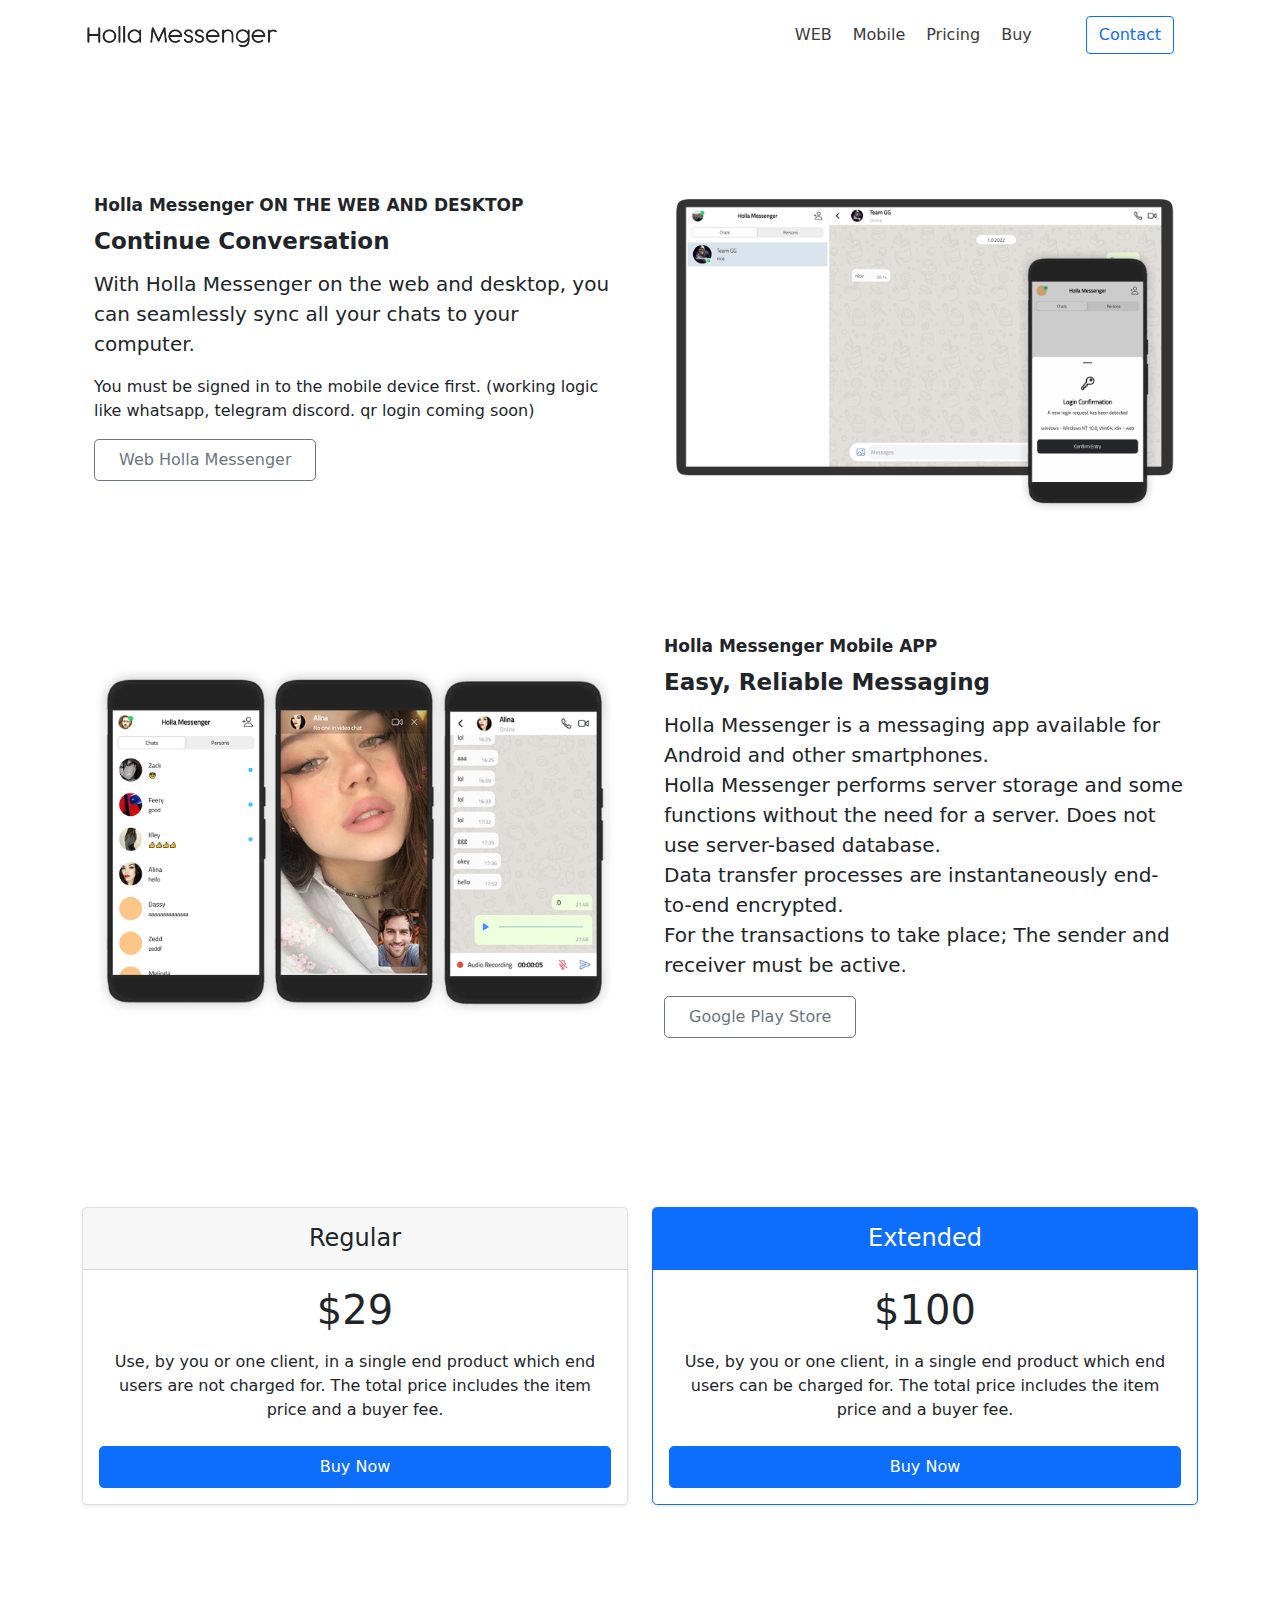
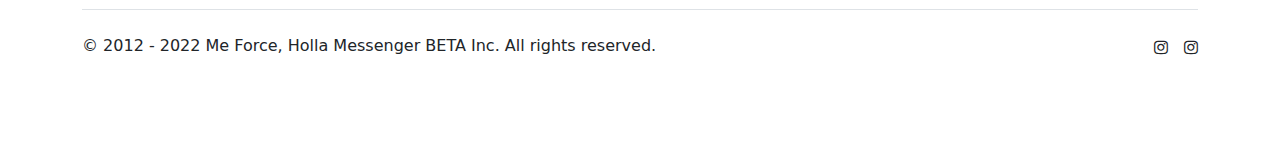
==== docs/home.html @ 7a0fb448 "new home update" ====
<!doctype html>
<html lang="en">
<head>
<meta charset="utf-8">
<meta name="viewport" content="width=device-width, initial-scale=1">
<meta name="description" content="Holla Messenger performs server storage and some functions without the need for a server. Does not use server-based database.">
<meta name="author" content="Me Force">
<title>Holla Messenger · Me Force</title>
<link rel="icon" type="image/x-icon" href="assets/images/logo-80.png">

<!-- Bootstrap core CSS -->
<link href="assets/dist/css/bootstrap.min.css" rel="stylesheet">

<!-- Custom styles for this template -->
<link href="assets/dist/css/home/home.css" rel="stylesheet">
<link href="assets/dist/css/home/carousel.css" rel="stylesheet">
<link href="assets/dist/css/home/features.css" rel="stylesheet">

<!-- Fontawesome.com/v4.7 -->
<link rel="stylesheet" href="assets/dist/font/font-awesome-4.7.0/css/font-awesome.min.css">
</head>
<body>

<!-- Header -->
<header>
<nav class="navbar navbar-expand-md navbar-white fixed-top bg-color">
<div class="container">
<a class="navbar-brand" href="home.html"><img class="logo" src="assets/images/logo.png"></a>
<button class="navbar-toggler  m-btn-primary" type="button" data-bs-toggle="collapse" data-bs-target="#navbarCollapse" aria-controls="navbarCollapse" aria-expanded="false" aria-label="Toggle navigation">
<i class="fa fa-bars" aria-hidden="true"></i>
</button>

<div class="collapse navbar-collapse" id="navbarCollapse">
<ul class="navbar-nav me-auto-new mb-2 mb-md-0">
<li class="nav-item">
<a class="nav-link" href="#web">WEB</a>
</li>
<li class="nav-item">
<a class="nav-link" href="#Mobile">Mobile</a>
</li>
<li class="nav-item">
<a class="nav-link" href="#Pricing">Pricing</a>
</li>
<li class="nav-item">
<a class="nav-link" target="_blank" href="https://codecanyon.net/item/holla-messenger-ionic-6-pwa-mobile-app/35450015">Buy</a>
</li>
</ul>
<form class="d-flex">
<a class="nav-link" target="_blank" href="https://www.instagram.com/mertcetin.real/">
<button type="button" class="btn btn-outline-primary me-2">Contact</button>
</a>
</form>
</div>
</div>
</nav>
</header>
<!-- /Header -->

<!-- Main -->
<main>
    
<hr class="featurette-divider">

<div class="container col-xxl-12 px-4 py-2" id="web">
<div class="row flex-lg-row-reverse align-items-center g-5 py-5">
<div class="col-10 col-sm-8 col-lg-6">
<img src="assets/images/login.png" class="d-block mx-lg-auto img-fluid" alt="Bootstrap Themes" width="700" height="500" loading="lazy">
</div>
<div class="col-lg-6">
<h6 style="font-size: 17px;" class="display-5 fw-bold lh-1 mb-3">Holla Messenger ON THE WEB AND DESKTOP</h6>
<h3 style="font-size: 23px;" class="display-5 fw-bold lh-1 mb-3">Continue Conversation</h3>
<p class="lead">With Holla Messenger on the web and desktop, you can seamlessly sync all your chats to your computer.</p>
<p>You must be signed in to the mobile device first. (working logic like whatsapp, telegram discord. qr login coming soon)</p>
<div class="d-grid gap-2 d-md-flex justify-content-md-start">
<a target="_blank" href="https://meforce.github.io/holla-messenger/">
<button type="button" class="btn btn-outline-secondary btn-lg px-4">Web Holla Messenger</button>
</a>
</div>
</div>
</div>
</div>


<div class="container col-xxl-12 px-4 py-2" id="Mobile">
<div class="row flex-lg-row-reverse align-items-center g-5 py-5">

<div class="col-lg-6">
<h6 style="font-size: 17px;" class="display-5 fw-bold lh-1 mb-3">Holla Messenger Mobile APP</h6>
<h3 style="font-size: 23px;" class="display-5 fw-bold lh-1 mb-3">Easy, Reliable Messaging</h3>
<p class="lead">
Holla Messenger is a messaging app available for Android and other smartphones.
<br>
Holla Messenger performs server storage and some functions without the need for a server. Does not use server-based database.
<br>
Data transfer processes are instantaneously end-to-end encrypted.
<br>
For the transactions to take place; The sender and receiver must be active.
</p>
<div class="d-grid gap-2 d-md-flex justify-content-md-start">
<a target="_blank" href="https://play.google.com/store/apps/details?id=com.hollamessenger.app">
<button type="button" class="btn btn-outline-secondary btn-lg px-4">Google Play Store</button>
</a>
</div>
</div>

<div class="col-10 col-sm-8 col-lg-6">
<img src="assets/images/mobile.png" class="d-block mx-lg-auto img-fluid" alt="Bootstrap Themes" width="700" height="500" loading="lazy">
</div>
</div>
</div>

    
<hr class="featurette-divider">

<div class="container py-3" id="Pricing">
<div class="row row-cols-1 row-cols-md-2 mb-3 text-center">

<div class="col">
<div class="card mb-4 rounded-3 shadow-sm">
<div class="card-header py-3">
<h4 class="my-0 fw-normal">Regular</h4>
</div>
<div class="card-body">
<h1 class="card-title pricing-card-title">$29</h1>
<ul class="list-unstyled mt-3 mb-4">
<li>Use, by you or one client, in a single end product which end users are not charged for. The total price includes the item price and a buyer fee.</li>
</ul>
<a target="_blank" href="https://codecanyon.net/item/holla-messenger-ionic-6-pwa-mobile-app/35450015">
<button type="button" class="w-100 btn btn-lg btn-primary">Buy Now</button>
</a>
</div>
</div>
</div>

<div class="col">
<div class="card mb-4 rounded-3 shadow-sm border-primary">
<div class="card-header py-3 text-white bg-primary border-primary">
<h4 class="my-0 fw-normal">Extended</h4>
</div>
<div class="card-body">
<h1 class="card-title pricing-card-title">$100</h1>
<ul class="list-unstyled mt-3 mb-4">
<li>Use, by you or one client, in a single end product which end users can be charged for. The total price includes the item price and a buyer fee.</li>
</ul>
<a target="_blank" href="https://codecanyon.net/item/holla-messenger-ionic-6-pwa-mobile-app/35450015"> 
<button type="button" class="w-100 btn btn-lg btn-primary">Buy Now</button>
</a>
</div>
</div>
</div>
</div>

</div>


</main>
<!-- /Main -->

<!-- FOOTER -->
<div class="container">
<footer class="py-4">
<div class="d-flex justify-content-between py-4 my-4 border-top">
<p>&copy; 2012 - 2022 Me Force, Holla Messenger BETA Inc. All rights reserved.</p>
<ul class="list-unstyled d-flex">
<li class="ms-3"><a target="_blank" class="link-dark" href="https://www.instagram.com/mertcetin.real"><i class="fa fa-instagram bi" aria-hidden="true"></i></a></li>
<li class="ms-3"><a target="_blank" class="link-dark" href="https://www.instagram.com/hollamessenger/"><i class="fa fa-instagram bi" aria-hidden="true"></i></a></li>
</ul>
</div>
</footer>
</div>

<script src="assets/dist/js/bootstrap.bundle.min.js"></script>

</body>
</html>
---- docs/assets/dist/css/home/home.css ----
.bd-placeholder-img { font-size: 1.125rem; text-anchor: middle; -webkit-user-select: none; -moz-user-select: none; user-select: none; }

@media (min-width: 768px) {
.bd-placeholder-img-lg { font-size: 3.5rem; }
}

.m-btn-primary { color: #0d6efd; background-color: transparent !important; border-color: #0d6efd !important; }

@media (min-width: 1400px) {
.container, .container-lg, .container-md, .container-sm, .container-xl, .container-xxl {
max-width: 1140px;
}
}

.margincenter{ margin: 0 auto; }
.me-auto-new { margin-right: 25px; margin-left: auto; }

.logo {width: 100%; max-width: 200px;}
.bg-color { background: white; }
.nav-link { color: #3c3c3c; }
.nav-item .active { color: #0d6efd; }
.nav-item { margin-right: 5px; }

.slidercover { background-position: center; background-size: cover; width: 100%; height: 100%; filter: brightness(0.7);}

.nomargintop { margin-top: 0px !important; }
.nomarginbottom { margin-bottom: 0px !important; }
.nopadding { padding: 0px; }
.dcenter{ display: flex; align-items: center; align-content: center; }
.bd-placeholder-img { border-radius: 5px; }
.heaingtee h2 { margin-top: 20px; }
.footerlogo { width: 100%; max-width: 180px; }
.marginright50 { margin-right: 50px; }
.paddingbottom20 { padding-bottom: 20px; }

a { text-decoration: auto; }
.baseline { align-items: baseline; }

.me-auto-new-2 { margin-right: auto; margin-left: auto; }
.home2con { position: relative; z-index: 99; }
.top70 { margin-top: -70px; }

.home3 .container { text-align: center; display: block; }
.home3 .nav-link { padding: 0.9rem 1rem; }
@media (min-width: 768px) {
.home3 .navbar-expand-md .navbar-nav .nav-link {
padding-right: 1.1rem;
padding-left: 1.1rem;
}
}
.home3 .nav-contact .nav-link { padding: 9px 10px; }
.home3 .carousel {
margin-top: 7rem;
margin-bottom: 0rem;
}
---- docs/assets/dist/css/home/carousel.css ----
/* GLOBAL STYLES
-------------------------------------------------- */


/* CUSTOMIZE THE CAROUSEL
-------------------------------------------------- */

/* Carousel base class */
.carousel {
margin-top: 3rem;
margin-bottom: 0rem;
}
/* Since positioning the image, we need to help out the caption */
.carousel-caption {
bottom: 8rem;
z-index: 10;
}

.upsc {
bottom: 9rem;
}

.carousel .btn-group-lg>.btn, .btn-lg {
font-size: 1rem;
}

/* Declare heights because of positioning of img element */
.carousel-item {
height: 32rem;
}
.carousel-item > img {
position: absolute;
top: 0;
left: 0;
min-width: 100%;
height: 32rem;
}


/* MARKETING CONTENT
-------------------------------------------------- */

/* Center align the text within the three columns below the carousel */
.marketing .col-lg-4 {
margin-bottom: 1.5rem;
text-align: center;
}
.marketing h2 {
font-weight: 400;
}
/* rtl:begin:ignore */
.marketing .col-lg-4 p {
margin-right: .75rem;
margin-left: .75rem;
}
/* rtl:end:ignore */


/* Featurettes
------------------------- */

.featurette-divider {
margin: 3rem 0; /* Space out the Bootstrap <hr> more */
background: transparent; 
}

/* Thin out the marketing headings */
.featurette-heading {
font-weight: 300;
line-height: 1;
/* rtl:remove */
letter-spacing: -.05rem;
}


/* RESPONSIVE CSS
-------------------------------------------------- */

@media (min-width: 40em) {
/* Bump up size of carousel content */
.carousel-caption p {
margin-bottom: 1.25rem;
font-size: 1.25rem;
line-height: 1.4;
}

.featurette-heading {
font-size: 50px;
}
}

@media (min-width: 62em) {
.featurette-heading {
margin-top: 7rem;
}
}
---- docs/assets/dist/css/home/features.css ----
.b-example-divider {
height: 3rem;
background-color: rgba(0, 0, 0, .1);
border: solid rgba(0, 0, 0, .15);
border-width: 1px 0;
box-shadow: inset 0 .5em 1.5em rgba(0, 0, 0, .1), inset 0 .125em .5em rgba(0, 0, 0, .15);
}

.bi {
vertical-align: -.125em;
fill: currentColor;
}

.feature-icon {
display: inline-flex;
align-items: center;
justify-content: center;
width: 4rem;
height: 4rem;
margin-bottom: 1rem;
font-size: 2rem;
color: #fff;
border-radius: .75rem;
}

.icon-link {
display: inline-flex;
align-items: center;
}
.icon-link > .bi {
margin-top: .125rem;
margin-left: .125rem;
transition: transform .25s ease-in-out;
fill: currentColor;
}
.icon-link:hover > .bi {
transform: translate(.25rem);
}

.icon-square {
display: inline-flex;
align-items: center;
justify-content: center;
width: 3rem;
height: 3rem;
font-size: 1.5rem;
border-radius: .75rem;
}

.rounded-4 { border-radius: .5rem; }
.rounded-5 { border-radius: 1rem; }

.text-shadow-1 { text-shadow: 0 .125rem .25rem rgba(0, 0, 0, .25); backdrop-filter: brightness(0.7); }
.text-shadow-2 { text-shadow: 0 .25rem .5rem rgba(0, 0, 0, .25); }
.text-shadow-3 { text-shadow: 0 .5rem 1.5rem rgba(0, 0, 0, .25); }

.card-cover {
background-repeat: no-repeat;
background-position: center center;
background-size: cover;
}
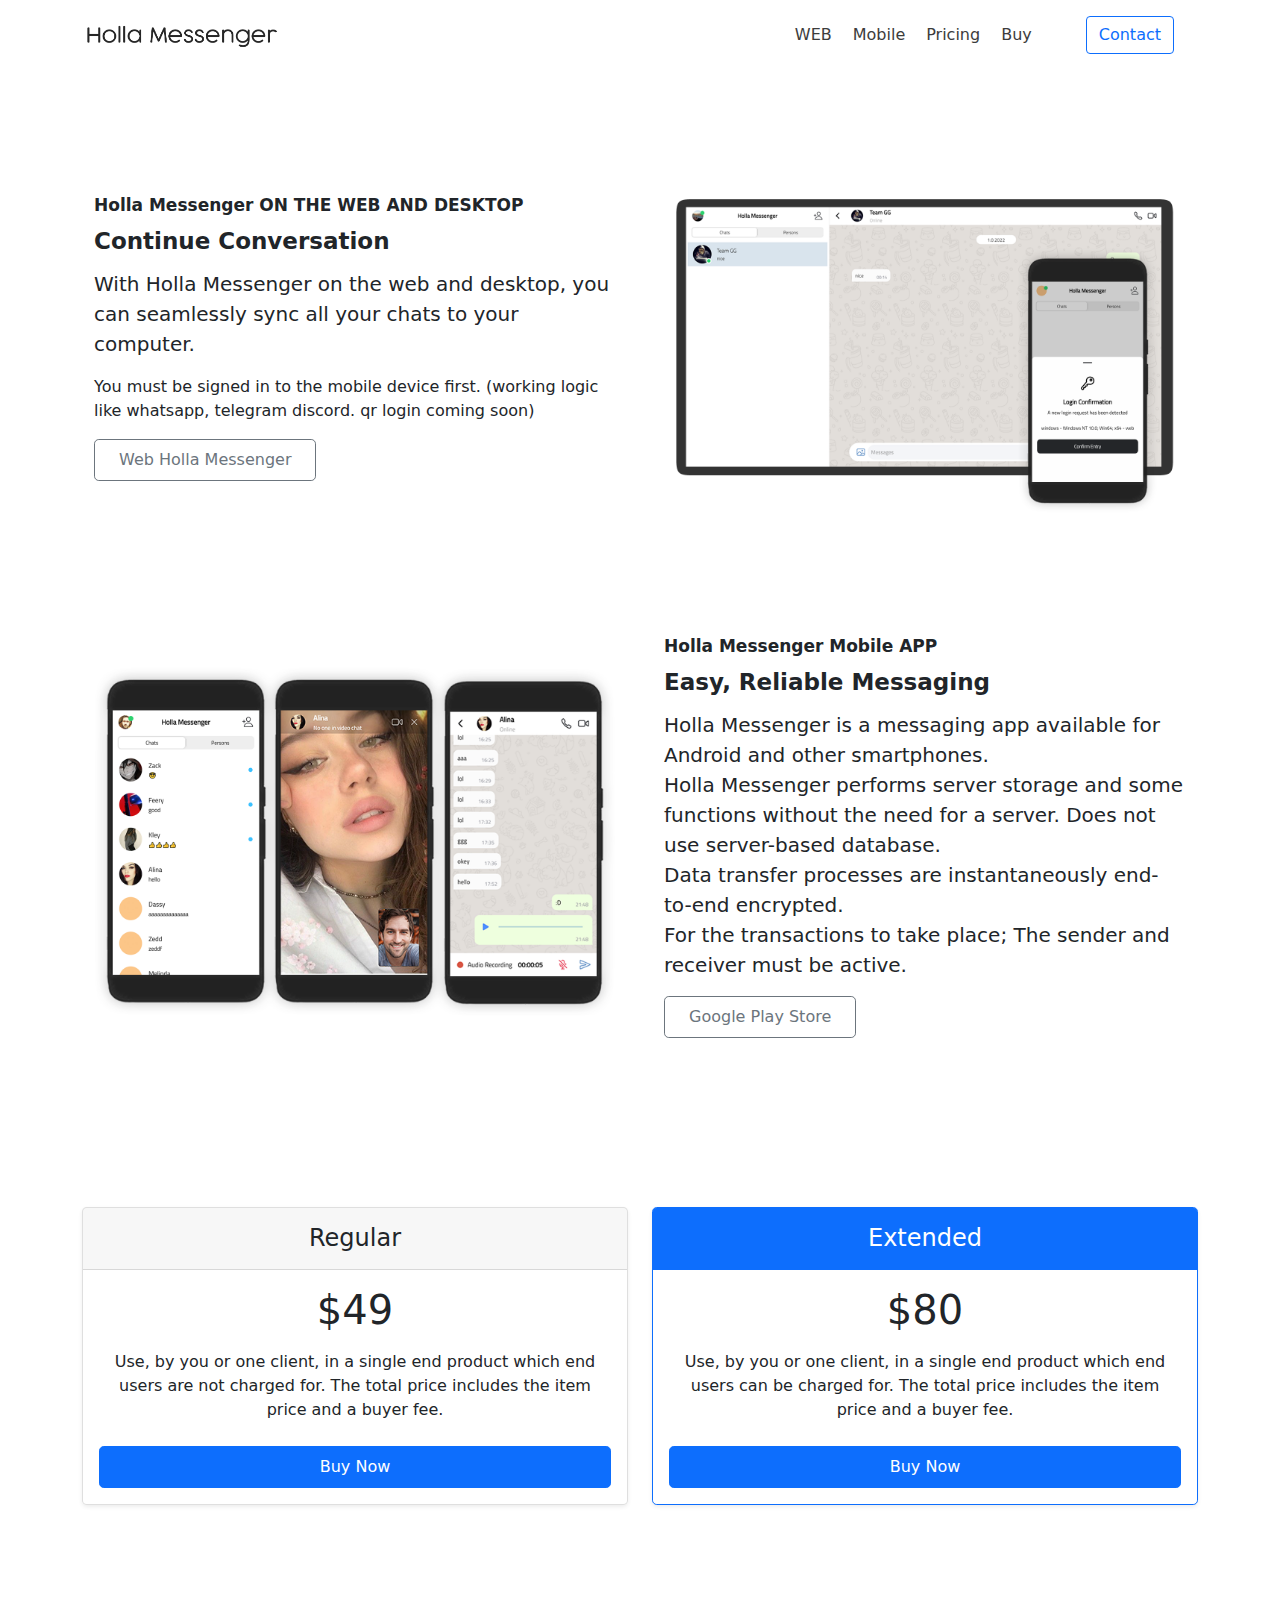
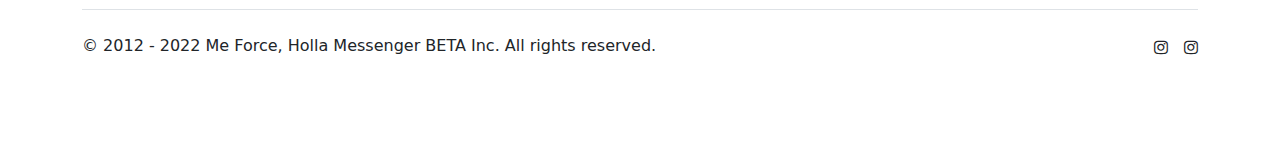
==== commit 9bf42e19: "new" ====
--- a/docs/home.html
+++ b/docs/home.html
@@ -121,7 +121,7 @@
 <h4 class="my-0 fw-normal">Regular</h4>
 </div>
 <div class="card-body">
-<h1 class="card-title pricing-card-title">$29</h1>
+<h1 class="card-title pricing-card-title">$49</h1>
 <ul class="list-unstyled mt-3 mb-4">
 <li>Use, by you or one client, in a single end product which end users are not charged for. The total price includes the item price and a buyer fee.</li>
 </ul>
@@ -138,7 +138,7 @@
 <h4 class="my-0 fw-normal">Extended</h4>
 </div>
 <div class="card-body">
-<h1 class="card-title pricing-card-title">$100</h1>
+<h1 class="card-title pricing-card-title">$80</h1>
 <ul class="list-unstyled mt-3 mb-4">
 <li>Use, by you or one client, in a single end product which end users can be charged for. The total price includes the item price and a buyer fee.</li>
 </ul>
@@ -163,7 +163,7 @@
 <p>&copy; 2012 - 2022 Me Force, Holla Messenger BETA Inc. All rights reserved.</p>
 <ul class="list-unstyled d-flex">
 <li class="ms-3"><a target="_blank" class="link-dark" href="https://www.instagram.com/mertcetin.real"><i class="fa fa-instagram bi" aria-hidden="true"></i></a></li>
-<li class="ms-3"><a target="_blank" class="link-dark" href="https://www.instagram.com/hollamessenger/"><i class="fa fa-instagram bi" aria-hidden="true"></i></a></li>
+<li class="ms-3"><a target="_blank" class="link-dark" href="https://www.instagram.com/meforce.technology/"><i class="fa fa-instagram bi" aria-hidden="true"></i></a></li>
 </ul>
 </div>
 </footer>
